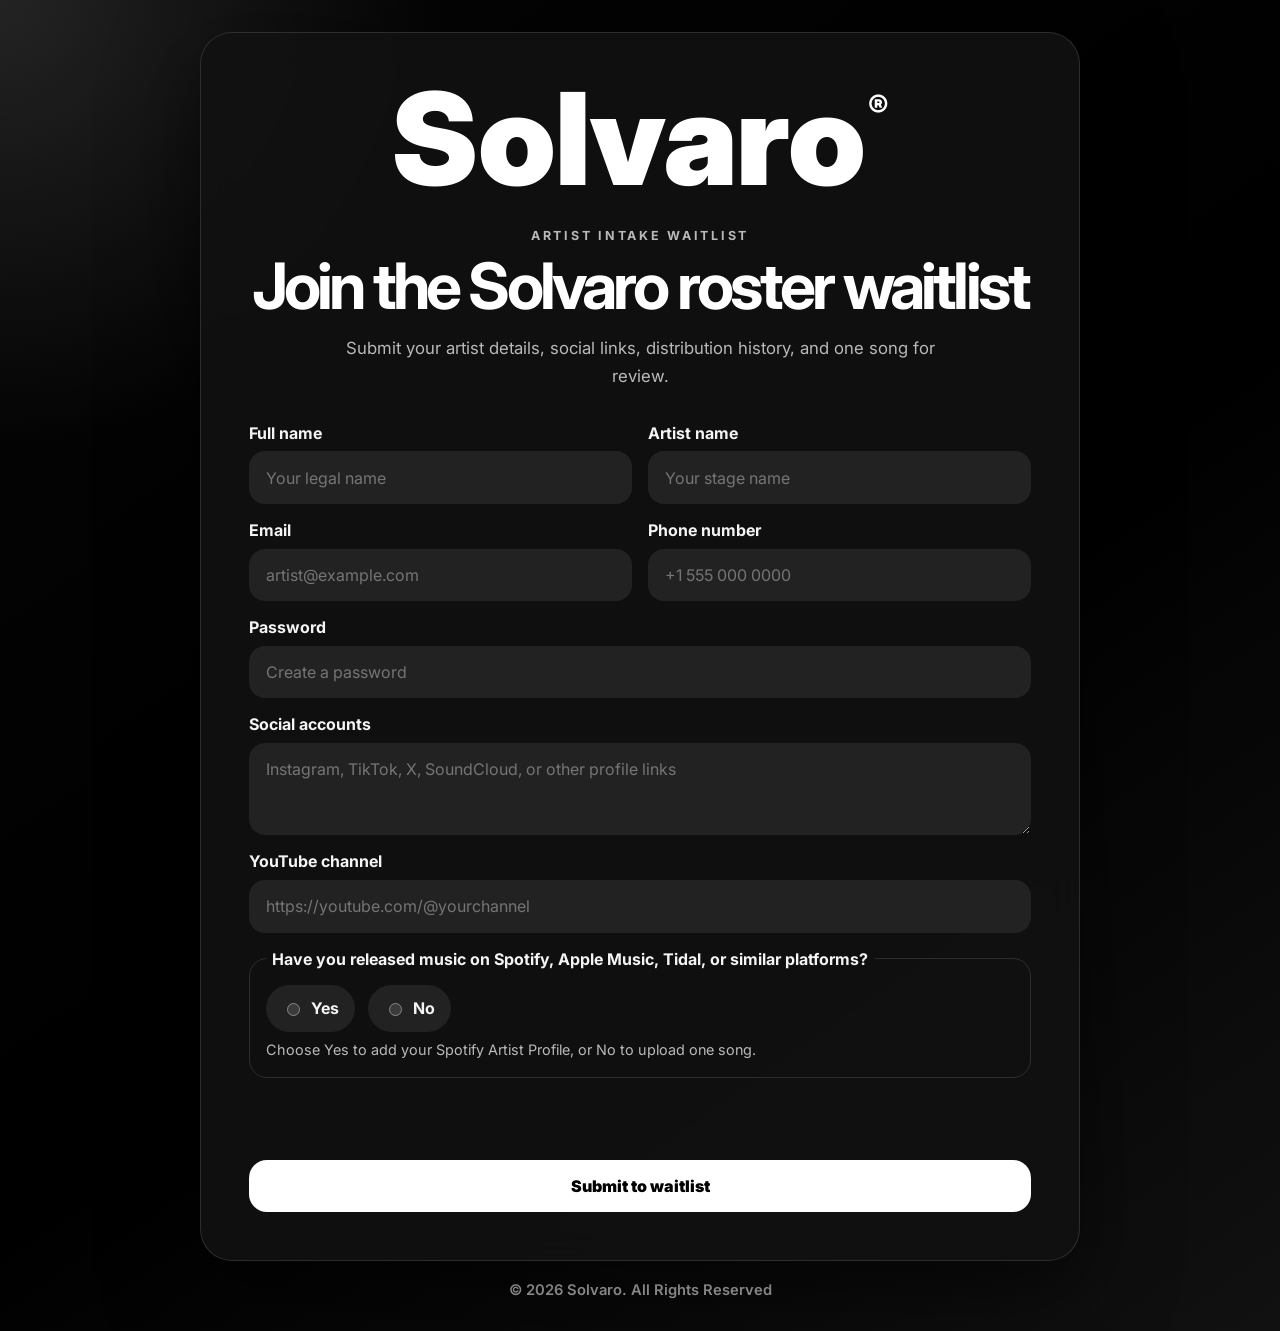
==== index.html @ 11f504ad "Add files via upload" ====
<!DOCTYPE html>
<html lang="en">
<head>
  <meta charset="UTF-8" />
  <meta name="viewport" content="width=device-width, initial-scale=1.0" />
  <title>Solvaro Waitlist</title>
  <link rel="preconnect" href="https://fonts.googleapis.com">
  <link rel="preconnect" href="https://fonts.gstatic.com" crossorigin>
  <link href="https://fonts.googleapis.com/css2?family=Inter:wght@400;500;600;700;800;900&display=swap" rel="stylesheet">
  <link rel="stylesheet" href="styles.css" />
</head>
<body>
  <main class="page-shell">
    <section class="hero-card" aria-labelledby="waitlist-title">
      <div class="brand" aria-label="Solvaro logo">
        <span class="brand__word">Solvaro</span><span class="brand__mark">®</span>
      </div>

      <div class="intro">
        <p class="eyebrow">Artist intake waitlist</p>
        <h1 id="waitlist-title">Join the Solvaro roster waitlist</h1>
        <p class="subtitle">Submit your artist details, social links, distribution history, and one song for review.</p>
      </div>

      <form id="waitlist-form" class="waitlist-form" action="./thanks.html" method="get">
        <div class="field-grid">
          <label>
            <span>Full name</span>
            <input type="text" name="fullName" placeholder="Your legal name" required />
          </label>

          <label>
            <span>Artist name</span>
            <input type="text" name="artistName" placeholder="Your stage name" required />
          </label>
        </div>

        <div class="field-grid">
          <label>
            <span>Email</span>
            <input type="email" name="email" placeholder="artist@example.com" required />
          </label>

          <label>
            <span>Phone number</span>
            <input type="tel" name="phone" placeholder="+1 555 000 0000" required />
          </label>
        </div>

        <label>
          <span>Password</span>
          <input type="password" name="password" placeholder="Create a password" minlength="8" required />
        </label>

        <label>
          <span>Social accounts</span>
          <textarea name="socials" rows="3" placeholder="Instagram, TikTok, X, SoundCloud, or other profile links" required></textarea>
        </label>

        <label>
          <span>YouTube channel</span>
          <input type="url" name="youtube" placeholder="https://youtube.com/@yourchannel" required />
        </label>

        <fieldset>
          <legend>Have you released music on Spotify, Apple Music, Tidal, or similar platforms?</legend>
          <div class="radio-row">
            <label class="radio-card"><input type="radio" name="released" value="yes" required /> <span>Yes</span></label>
            <label class="radio-card"><input type="radio" name="released" value="no" /> <span>No</span></label>
          </div>
          <p class="field-hint">Choose Yes to add your Spotify Artist Profile, or No to upload one song.</p>
        </fieldset>

        <div id="spotify-section" class="conditional-section" aria-live="polite">
          <label>
            <span>Spotify Artist Profile</span>
            <input
              id="spotify-profile"
              type="url"
              name="spotifyArtistProfile"
              placeholder="https://open.spotify.com/artist/…"
              pattern="https://open\.spotify\.com/artist/[A-Za-z0-9]+.*"
              inputmode="url"
            />
          </label>
        </div>

        <div id="song-section" class="conditional-section" aria-live="polite">
          <label class="upload-box">
            <span>Upload one song</span>
            <small>MP3, WAV, FLAC, or M4A accepted.</small>
            <input id="song-file" type="file" name="song" accept=".mp3,.wav,.flac,.m4a,audio/mpeg,audio/wav,audio/flac,audio/mp4" />
          </label>
        </div>

        <button type="submit">Submit to waitlist</button>
      </form>
    </section>
    <footer class="site-footer">©️ 2026 Solvaro. All Rights Reserved</footer>
  </main>
  <script src="script.js"></script>
</body>
</html>
---- styles.css ----
:root {
  color-scheme: dark;
  --bg: #000;
  --panel: rgba(18, 18, 18, 0.86);
  --panel-border: rgba(255, 255, 255, 0.12);
  --text: #fff;
  --muted: #b9b9b9;
  --field: rgba(255, 255, 255, 0.08);
  --field-focus: rgba(255, 255, 255, 0.16);
}

* { box-sizing: border-box; }

body {
  margin: 0;
  min-height: 100vh;
  font-family: Inter, system-ui, -apple-system, BlinkMacSystemFont, "Segoe UI", sans-serif;
  background:
    radial-gradient(circle at top left, rgba(255, 255, 255, 0.12), transparent 28rem),
    linear-gradient(145deg, #050505, #000 55%, #111);
  color: var(--text);
}

.page-shell {
  min-height: 100vh;
  display: grid;
  place-items: center;
  padding: 2rem;
}

.hero-card {
  width: min(100%, 880px);
  padding: clamp(1.25rem, 4vw, 3rem);
  border: 1px solid var(--panel-border);
  border-radius: 32px;
  background: var(--panel);
  box-shadow: 0 30px 90px rgba(0, 0, 0, 0.55);
  backdrop-filter: blur(18px);
}

.brand {
  display: flex;
  justify-content: center;
  align-items: flex-start;
  gap: 0.2rem;
  margin-bottom: 2rem;
  letter-spacing: -0.09em;
}

.brand__word {
  font-size: clamp(3.4rem, 13vw, 8rem);
  font-weight: 900;
  line-height: 0.9;
}

.brand__mark {
  margin-top: 0.18em;
  font-size: clamp(1.1rem, 3vw, 2rem);
  font-weight: 800;
  letter-spacing: 0;
}

.intro { text-align: center; margin-bottom: 2rem; }
.eyebrow { margin: 0 0 0.65rem; color: var(--muted); text-transform: uppercase; letter-spacing: 0.22em; font-size: 0.78rem; font-weight: 700; }
h1 { margin: 0; font-size: clamp(2rem, 5vw, 4rem); line-height: 1; letter-spacing: -0.06em; }
.subtitle { margin: 1rem auto 0; max-width: 620px; color: var(--muted); font-size: 1.05rem; line-height: 1.7; }

.waitlist-form { display: grid; gap: 1rem; }
.field-grid { display: grid; grid-template-columns: repeat(2, minmax(0, 1fr)); gap: 1rem; }

label, fieldset { display: grid; gap: 0.55rem; }
label span, legend { color: #f4f4f4; font-weight: 700; }
fieldset { margin: 0; padding: 1rem; border: 1px solid var(--panel-border); border-radius: 18px; }
legend { padding: 0 0.4rem; }

input, textarea {
  width: 100%;
  border: 1px solid transparent;
  border-radius: 16px;
  background: var(--field);
  color: var(--text);
  padding: 0.95rem 1rem;
  font: inherit;
  outline: none;
  transition: border-color 160ms ease, background 160ms ease, transform 160ms ease;
}

input:focus, textarea:focus { border-color: rgba(255,255,255,0.62); background: var(--field-focus); }
textarea { resize: vertical; }

.radio-row { display: flex; gap: 0.8rem; flex-wrap: wrap; }
.radio-card { display: flex; grid-template-columns: auto 1fr; align-items: center; gap: 0.5rem; padding: 0.85rem 1rem; border-radius: 999px; background: var(--field); cursor: pointer; }
.radio-card input { width: auto; accent-color: white; }

.upload-box { border: 1px dashed rgba(255,255,255,0.32); border-radius: 18px; padding: 1rem; background: rgba(255,255,255,0.04); }
.upload-box small { color: var(--muted); }

button {
  border: 0;
  border-radius: 18px;
  padding: 1rem 1.25rem;
  background: #fff;
  color: #000;
  font: inherit;
  font-weight: 900;
  cursor: pointer;
  transition: transform 160ms ease, box-shadow 160ms ease;
}
button:hover { transform: translateY(-2px); box-shadow: 0 18px 35px rgba(255,255,255,0.13); }

.thanks-panel { text-align: center; padding: 3rem 1rem; }
.success-icon { width: 72px; height: 72px; display: grid; place-items: center; margin: 0 auto 1.2rem; border-radius: 50%; background: #fff; color: #000; font-size: 2.5rem; font-weight: 900; }
.thanks-panel h2 { margin: 0; font-size: clamp(2rem, 5vw, 4rem); letter-spacing: -0.06em; }
.thanks-panel p { color: var(--muted); font-size: 1.2rem; }

@media (max-width: 720px) {
  .page-shell { padding: 1rem; }
  .hero-card { border-radius: 24px; }
  .field-grid { grid-template-columns: 1fr; }
}

.back-link {
  display: inline-flex;
  margin-top: 1rem;
  color: #fff;
  font-weight: 800;
  text-decoration: none;
  border-bottom: 1px solid rgba(255,255,255,0.55);
}

.back-link:hover { border-bottom-color: #fff; }

.site-footer {
  margin-top: 1.25rem;
  color: var(--muted);
  font-size: 0.92rem;
  font-weight: 600;
  text-align: center;
}

.conditional-section {
  display: grid;
  grid-template-rows: 0fr;
  opacity: 0;
  transform: translateY(-8px);
  transition: grid-template-rows 240ms ease, opacity 240ms ease, transform 240ms ease;
  overflow: hidden;
}

.conditional-section > * { min-height: 0; }

.conditional-section--visible {
  grid-template-rows: 1fr;
  opacity: 1;
  transform: translateY(0);
}

.field-hint {
  margin: -0.1rem 0 0;
  color: var(--muted);
  font-size: 0.9rem;
  line-height: 1.5;
}

.radio-card--selected {
  background: rgba(255, 255, 255, 0.18);
  box-shadow: inset 0 0 0 1px rgba(255, 255, 255, 0.34);
}

.waitlist-form:has(input[name="released"][value="yes"]:checked) #spotify-section,
.waitlist-form:has(input[name="released"][value="no"]:checked) #song-section {
  grid-template-rows: 1fr;
  opacity: 1;
  transform: translateY(0);
}
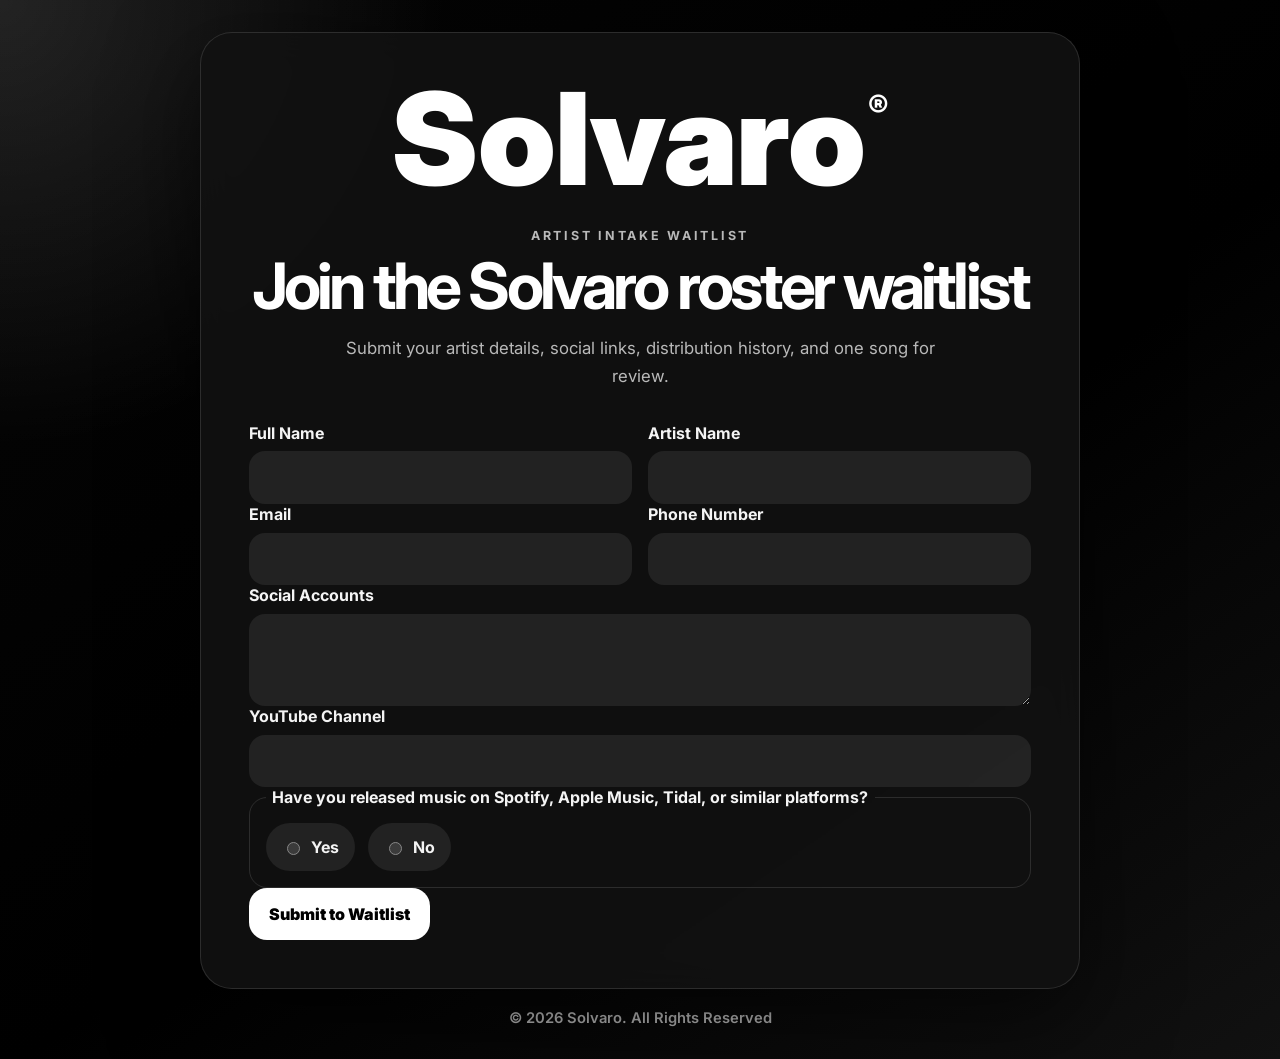
==== commit 83662d9f: "Update index.html" ====
--- a/index.html
+++ b/index.html
@@ -4,100 +4,196 @@
   <meta charset="UTF-8" />
   <meta name="viewport" content="width=device-width, initial-scale=1.0" />
   <title>Solvaro Waitlist</title>
+
   <link rel="preconnect" href="https://fonts.googleapis.com">
   <link rel="preconnect" href="https://fonts.gstatic.com" crossorigin>
+
   <link href="https://fonts.googleapis.com/css2?family=Inter:wght@400;500;600;700;800;900&display=swap" rel="stylesheet">
+
   <link rel="stylesheet" href="styles.css" />
 </head>
 <body>
+
   <main class="page-shell">
-    <section class="hero-card" aria-labelledby="waitlist-title">
-      <div class="brand" aria-label="Solvaro logo">
-        <span class="brand__word">Solvaro</span><span class="brand__mark">®</span>
+    <section class="hero-card">
+
+      <div class="brand">
+        <span class="brand__word">Solvaro</span>
+        <span class="brand__mark">®</span>
       </div>
 
       <div class="intro">
         <p class="eyebrow">Artist intake waitlist</p>
-        <h1 id="waitlist-title">Join the Solvaro roster waitlist</h1>
-        <p class="subtitle">Submit your artist details, social links, distribution history, and one song for review.</p>
+
+        <h1>
+          Join the Solvaro roster waitlist
+        </h1>
+
+        <p class="subtitle">
+          Submit your artist details, social links,
+          distribution history, and one song for review.
+        </p>
       </div>
 
-      <form id="waitlist-form" class="waitlist-form" action="./thanks.html" method="get">
+      <form id="waitlist-form">
+
         <div class="field-grid">
           <label>
-            <span>Full name</span>
-            <input type="text" name="fullName" placeholder="Your legal name" required />
+            <span>Full Name</span>
+
+            <input
+              type="text"
+              name="fullName"
+              required
+            />
           </label>
 
           <label>
-            <span>Artist name</span>
-            <input type="text" name="artistName" placeholder="Your stage name" required />
+            <span>Artist Name</span>
+
+            <input
+              type="text"
+              name="artistName"
+              required
+            />
           </label>
         </div>
 
         <div class="field-grid">
           <label>
             <span>Email</span>
-            <input type="email" name="email" placeholder="artist@example.com" required />
+
+            <input
+              type="email"
+              name="email"
+              required
+            />
           </label>
 
           <label>
-            <span>Phone number</span>
-            <input type="tel" name="phone" placeholder="+1 555 000 0000" required />
+            <span>Phone Number</span>
+
+            <input
+              type="tel"
+              name="phone"
+              required
+            />
           </label>
         </div>
 
         <label>
-          <span>Password</span>
-          <input type="password" name="password" placeholder="Create a password" minlength="8" required />
+          <span>Social Accounts</span>
+
+          <textarea
+            name="socials"
+            rows="3"
+            required
+          ></textarea>
         </label>
 
         <label>
-          <span>Social accounts</span>
-          <textarea name="socials" rows="3" placeholder="Instagram, TikTok, X, SoundCloud, or other profile links" required></textarea>
-        </label>
+          <span>YouTube Channel</span>
 
-        <label>
-          <span>YouTube channel</span>
-          <input type="url" name="youtube" placeholder="https://youtube.com/@yourchannel" required />
+          <input
+            type="url"
+            name="youtube"
+            required
+          />
         </label>
 
         <fieldset>
-          <legend>Have you released music on Spotify, Apple Music, Tidal, or similar platforms?</legend>
+
+          <legend>
+            Have you released music on Spotify,
+            Apple Music, Tidal, or similar platforms?
+          </legend>
+
           <div class="radio-row">
-            <label class="radio-card"><input type="radio" name="released" value="yes" required /> <span>Yes</span></label>
-            <label class="radio-card"><input type="radio" name="released" value="no" /> <span>No</span></label>
+
+            <label class="radio-card">
+              <input
+                type="radio"
+                name="released"
+                value="yes"
+                required
+              />
+
+              <span>Yes</span>
+            </label>
+
+            <label class="radio-card">
+              <input
+                type="radio"
+                name="released"
+                value="no"
+              />
+
+              <span>No</span>
+            </label>
+
           </div>
-          <p class="field-hint">Choose Yes to add your Spotify Artist Profile, or No to upload one song.</p>
+
         </fieldset>
 
-        <div id="spotify-section" class="conditional-section" aria-live="polite">
+        <div
+          id="spotify-section"
+          class="conditional-section"
+          style="display:none;"
+        >
+
           <label>
             <span>Spotify Artist Profile</span>
+
             <input
               id="spotify-profile"
               type="url"
               name="spotifyArtistProfile"
-              placeholder="https://open.spotify.com/artist/…"
-              pattern="https://open\.spotify\.com/artist/[A-Za-z0-9]+.*"
-              inputmode="url"
+              placeholder="https://open.spotify.com/artist/..."
             />
           </label>
+
         </div>
 
-        <div id="song-section" class="conditional-section" aria-live="polite">
+        <div
+          id="song-section"
+          class="conditional-section"
+          style="display:none;"
+        >
+
           <label class="upload-box">
-            <span>Upload one song</span>
-            <small>MP3, WAV, FLAC, or M4A accepted.</small>
-            <input id="song-file" type="file" name="song" accept=".mp3,.wav,.flac,.m4a,audio/mpeg,audio/wav,audio/flac,audio/mp4" />
+
+            <span>Upload One Song</span>
+
+            <small>
+              MP3, WAV, FLAC, or M4A accepted.
+            </small>
+
+            <input
+              id="song-file"
+              type="file"
+              name="song"
+              accept=".mp3,.wav,.flac,.m4a,audio/mpeg,audio/wav,audio/flac,audio/mp4"
+            />
+
           </label>
+
         </div>
 
-        <button type="submit">Submit to waitlist</button>
+        <button type="submit">
+          Submit to Waitlist
+        </button>
+
       </form>
+
     </section>
-    <footer class="site-footer">©️ 2026 Solvaro. All Rights Reserved</footer>
+
+    <footer class="site-footer">
+      © 2026 Solvaro. All Rights Reserved
+    </footer>
+
   </main>
-  <script src="script.js"></script>
+
+  <script type="module" src="script.js"></script>
+
 </body>
-</html>+</html>
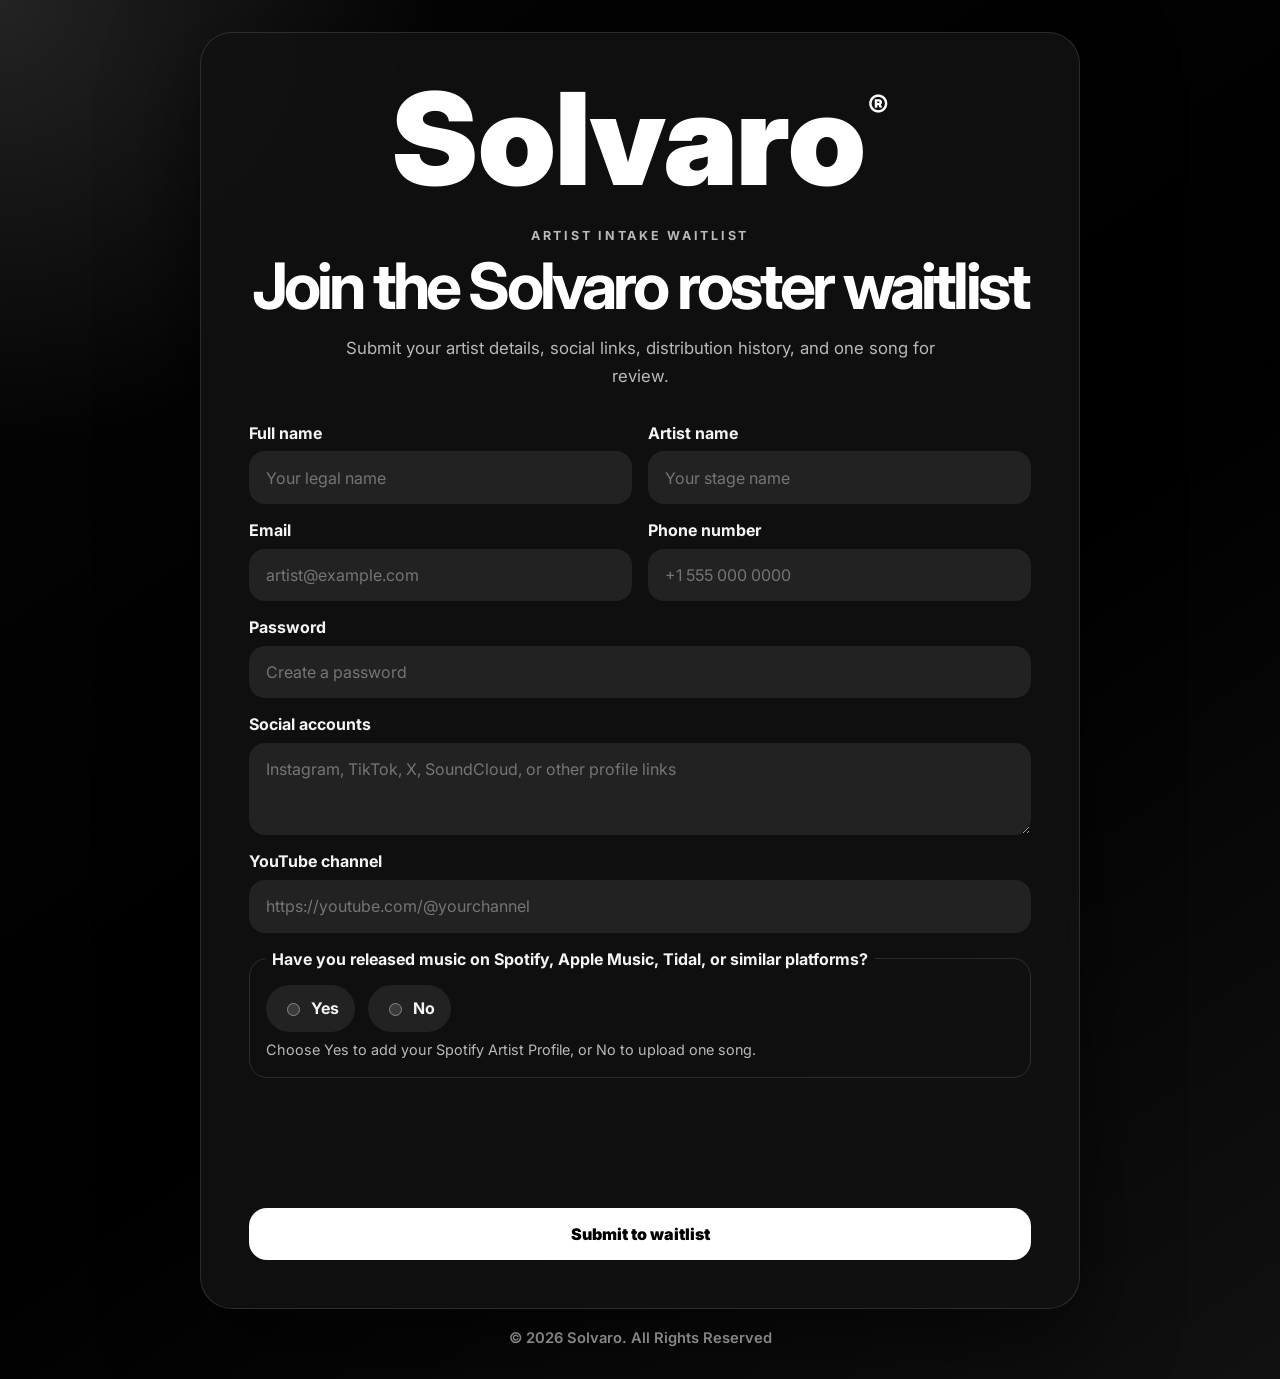
==== commit 7c3d6c68: "Update index.html" ====
--- a/index.html
+++ b/index.html
@@ -4,196 +4,103 @@
   <meta charset="UTF-8" />
   <meta name="viewport" content="width=device-width, initial-scale=1.0" />
   <title>Solvaro Waitlist</title>
-
   <link rel="preconnect" href="https://fonts.googleapis.com">
   <link rel="preconnect" href="https://fonts.gstatic.com" crossorigin>
-
   <link href="https://fonts.googleapis.com/css2?family=Inter:wght@400;500;600;700;800;900&display=swap" rel="stylesheet">
-
   <link rel="stylesheet" href="styles.css" />
 </head>
 <body>
-
   <main class="page-shell">
-    <section class="hero-card">
-
-      <div class="brand">
-        <span class="brand__word">Solvaro</span>
-        <span class="brand__mark">®</span>
+    <section class="hero-card" aria-labelledby="waitlist-title">
+      <div class="brand" aria-label="Solvaro logo">
+        <span class="brand__word">Solvaro</span><span class="brand__mark">®</span>
       </div>
 
       <div class="intro">
         <p class="eyebrow">Artist intake waitlist</p>
-
-        <h1>
-          Join the Solvaro roster waitlist
-        </h1>
-
-        <p class="subtitle">
-          Submit your artist details, social links,
-          distribution history, and one song for review.
-        </p>
+        <h1 id="waitlist-title">Join the Solvaro roster waitlist</h1>
+        <p class="subtitle">Submit your artist details, social links, distribution history, and one song for review.</p>
       </div>
 
-      <form id="waitlist-form">
-
+      <form id="waitlist-form" class="waitlist-form" action="https://formspree.io/f/maqzvavq" method="post" enctype="multipart/form-data">
         <div class="field-grid">
           <label>
-            <span>Full Name</span>
-
-            <input
-              type="text"
-              name="fullName"
-              required
-            />
+            <span>Full name</span>
+            <input type="text" name="fullName" placeholder="Your legal name" required />
           </label>
 
           <label>
-            <span>Artist Name</span>
-
-            <input
-              type="text"
-              name="artistName"
-              required
-            />
+            <span>Artist name</span>
+            <input type="text" name="artistName" placeholder="Your stage name" required />
           </label>
         </div>
 
         <div class="field-grid">
           <label>
             <span>Email</span>
-
-            <input
-              type="email"
-              name="email"
-              required
-            />
+            <input type="email" name="email" placeholder="artist@example.com" required />
           </label>
 
           <label>
-            <span>Phone Number</span>
+            <span>Phone number</span>
+            <input type="tel" name="phone" placeholder="+1 555 000 0000" required />
+          </label>
+        </div>
 
+        <label>
+          <span>Password</span>
+          <input type="password" name="password" placeholder="Create a password" minlength="8" required />
+        </label>
+
+        <label>
+          <span>Social accounts</span>
+          <textarea name="socials" rows="3" placeholder="Instagram, TikTok, X, SoundCloud, or other profile links" required></textarea>
+        </label>
+
+        <label>
+          <span>YouTube channel</span>
+          <input type="url" name="youtube" placeholder="https://youtube.com/@yourchannel" required />
+        </label>
+
+        <fieldset>
+          <legend>Have you released music on Spotify, Apple Music, Tidal, or similar platforms?</legend>
+          <div class="radio-row">
+            <label class="radio-card"><input type="radio" name="released" value="yes" required /> <span>Yes</span></label>
+            <label class="radio-card"><input type="radio" name="released" value="no" /> <span>No</span></label>
+          </div>
+          <p class="field-hint">Choose Yes to add your Spotify Artist Profile, or No to upload one song.</p>
+        </fieldset>
+
+        <div id="spotify-section" class="conditional-section" aria-live="polite">
+          <label>
+            <span>Spotify Artist Profile</span>
             <input
-              type="tel"
-              name="phone"
-              required
+              id="spotify-profile"
+              type="url"
+              name="spotifyArtistProfile"
+              placeholder="https://open.spotify.com/artist/…"
+              pattern="https://open\.spotify\.com/artist/[A-Za-z0-9]+.*"
+              inputmode="url"
             />
           </label>
         </div>
 
-        <label>
-          <span>Social Accounts</span>
-
-          <textarea
-            name="socials"
-            rows="3"
-            required
-          ></textarea>
-        </label>
-
-        <label>
-          <span>YouTube Channel</span>
-
-          <input
-            type="url"
-            name="youtube"
-            required
-          />
-        </label>
-
-        <fieldset>
-
-          <legend>
-            Have you released music on Spotify,
-            Apple Music, Tidal, or similar platforms?
-          </legend>
-
-          <div class="radio-row">
-
-            <label class="radio-card">
-              <input
-                type="radio"
-                name="released"
-                value="yes"
-                required
-              />
-
-              <span>Yes</span>
-            </label>
-
-            <label class="radio-card">
-              <input
-                type="radio"
-                name="released"
-                value="no"
-              />
-
-              <span>No</span>
-            </label>
-
-          </div>
-
-        </fieldset>
-
-        <div
-          id="spotify-section"
-          class="conditional-section"
-          style="display:none;"
-        >
-
-          <label>
-            <span>Spotify Artist Profile</span>
-
-            <input
-              id="spotify-profile"
-              type="url"
-              name="spotifyArtistProfile"
-              placeholder="https://open.spotify.com/artist/..."
-            />
+        <div id="song-section" class="conditional-section" aria-live="polite">
+          <label class="upload-box">
+            <span>Upload one song</span>
+            <small>MP3, WAV, FLAC, or M4A accepted.</small>
+            <input id="song-file" type="file" name="song" accept=".mp3,.wav,.flac,.m4a,audio/mpeg,audio/wav,audio/flac,audio/mp4" />
           </label>
-
         </div>
 
-        <div
-          id="song-section"
-          class="conditional-section"
-          style="display:none;"
-        >
-
-          <label class="upload-box">
-
-            <span>Upload One Song</span>
-
-            <small>
-              MP3, WAV, FLAC, or M4A accepted.
-            </small>
-
-            <input
-              id="song-file"
-              type="file"
-              name="song"
-              accept=".mp3,.wav,.flac,.m4a,audio/mpeg,audio/wav,audio/flac,audio/mp4"
-            />
-
-          </label>
-
-        </div>
-
-        <button type="submit">
-          Submit to Waitlist
-        </button>
-
+        <input type="hidden" name="_subject" value="New Solvaro waitlist submission" />
+        <input id="submission-date" type="hidden" name="submissionDate" />
+        <p id="form-status" class="form-status" role="status" aria-live="polite"></p>
+        <button type="submit">Submit to waitlist</button>
       </form>
-
     </section>
-
-    <footer class="site-footer">
-      © 2026 Solvaro. All Rights Reserved
-    </footer>
-
+    <footer class="site-footer"> © 2026 Solvaro. All Rights Reserved</footer>
   </main>
-
-  <script type="module" src="script.js"></script>
-
+  <script src="script.js"></script>
 </body>
 </html>
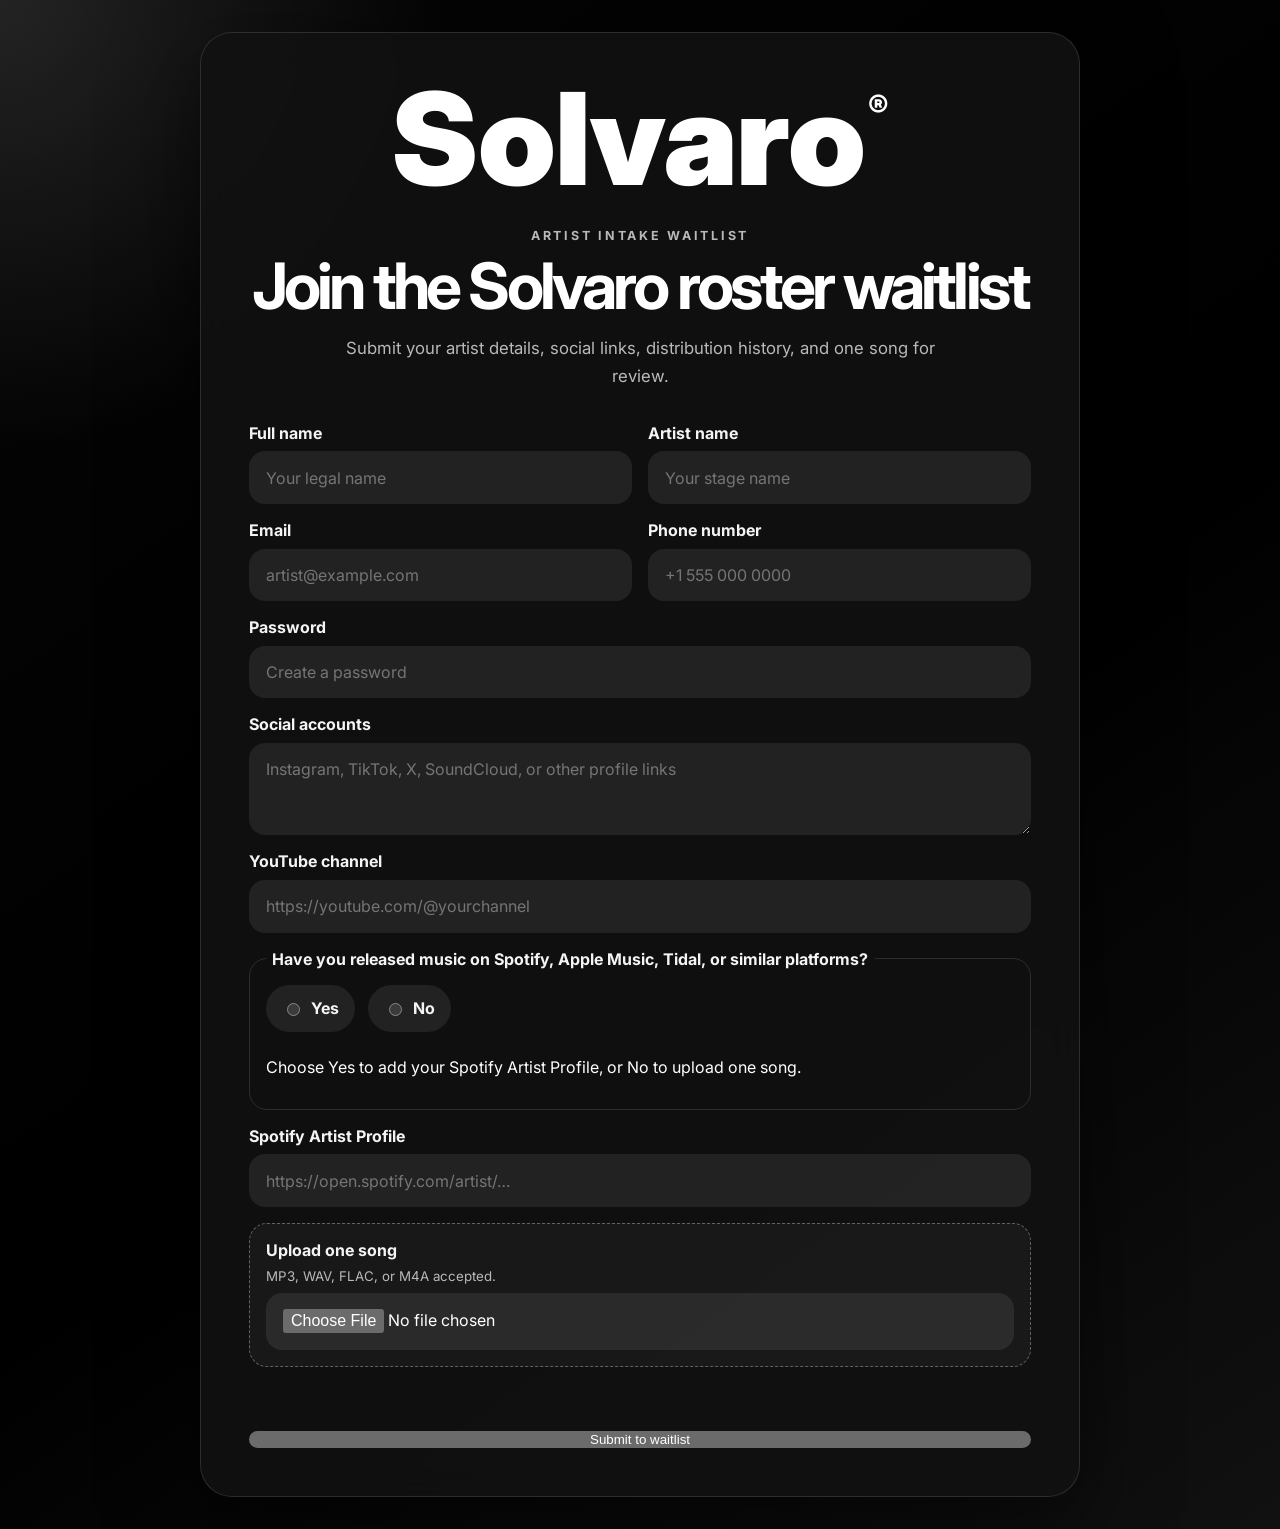
==== commit be7c91e3: "Update index.html" ====
--- a/index.html
+++ b/index.html
@@ -98,9 +98,3 @@
         <p id="form-status" class="form-status" role="status" aria-live="polite"></p>
         <button type="submit">Submit to waitlist</button>
       </form>
-    </section>
-    <footer class="site-footer"> © 2026 Solvaro. All Rights Reserved</footer>
-  </main>
-  <script src="script.js"></script>
-</body>
-</html>
--- a/styles.css
+++ b/styles.css
@@ -98,78 +98,3 @@
 button {
   border: 0;
   border-radius: 18px;
-  padding: 1rem 1.25rem;
-  background: #fff;
-  color: #000;
-  font: inherit;
-  font-weight: 900;
-  cursor: pointer;
-  transition: transform 160ms ease, box-shadow 160ms ease;
-}
-button:hover { transform: translateY(-2px); box-shadow: 0 18px 35px rgba(255,255,255,0.13); }
-
-.thanks-panel { text-align: center; padding: 3rem 1rem; }
-.success-icon { width: 72px; height: 72px; display: grid; place-items: center; margin: 0 auto 1.2rem; border-radius: 50%; background: #fff; color: #000; font-size: 2.5rem; font-weight: 900; }
-.thanks-panel h2 { margin: 0; font-size: clamp(2rem, 5vw, 4rem); letter-spacing: -0.06em; }
-.thanks-panel p { color: var(--muted); font-size: 1.2rem; }
-
-@media (max-width: 720px) {
-  .page-shell { padding: 1rem; }
-  .hero-card { border-radius: 24px; }
-  .field-grid { grid-template-columns: 1fr; }
-}
-
-.back-link {
-  display: inline-flex;
-  margin-top: 1rem;
-  color: #fff;
-  font-weight: 800;
-  text-decoration: none;
-  border-bottom: 1px solid rgba(255,255,255,0.55);
-}
-
-.back-link:hover { border-bottom-color: #fff; }
-
-.site-footer {
-  margin-top: 1.25rem;
-  color: var(--muted);
-  font-size: 0.92rem;
-  font-weight: 600;
-  text-align: center;
-}
-
-.conditional-section {
-  display: grid;
-  grid-template-rows: 0fr;
-  opacity: 0;
-  transform: translateY(-8px);
-  transition: grid-template-rows 240ms ease, opacity 240ms ease, transform 240ms ease;
-  overflow: hidden;
-}
-
-.conditional-section > * { min-height: 0; }
-
-.conditional-section--visible {
-  grid-template-rows: 1fr;
-  opacity: 1;
-  transform: translateY(0);
-}
-
-.field-hint {
-  margin: -0.1rem 0 0;
-  color: var(--muted);
-  font-size: 0.9rem;
-  line-height: 1.5;
-}
-
-.radio-card--selected {
-  background: rgba(255, 255, 255, 0.18);
-  box-shadow: inset 0 0 0 1px rgba(255, 255, 255, 0.34);
-}
-
-.waitlist-form:has(input[name="released"][value="yes"]:checked) #spotify-section,
-.waitlist-form:has(input[name="released"][value="no"]:checked) #song-section {
-  grid-template-rows: 1fr;
-  opacity: 1;
-  transform: translateY(0);
-}
